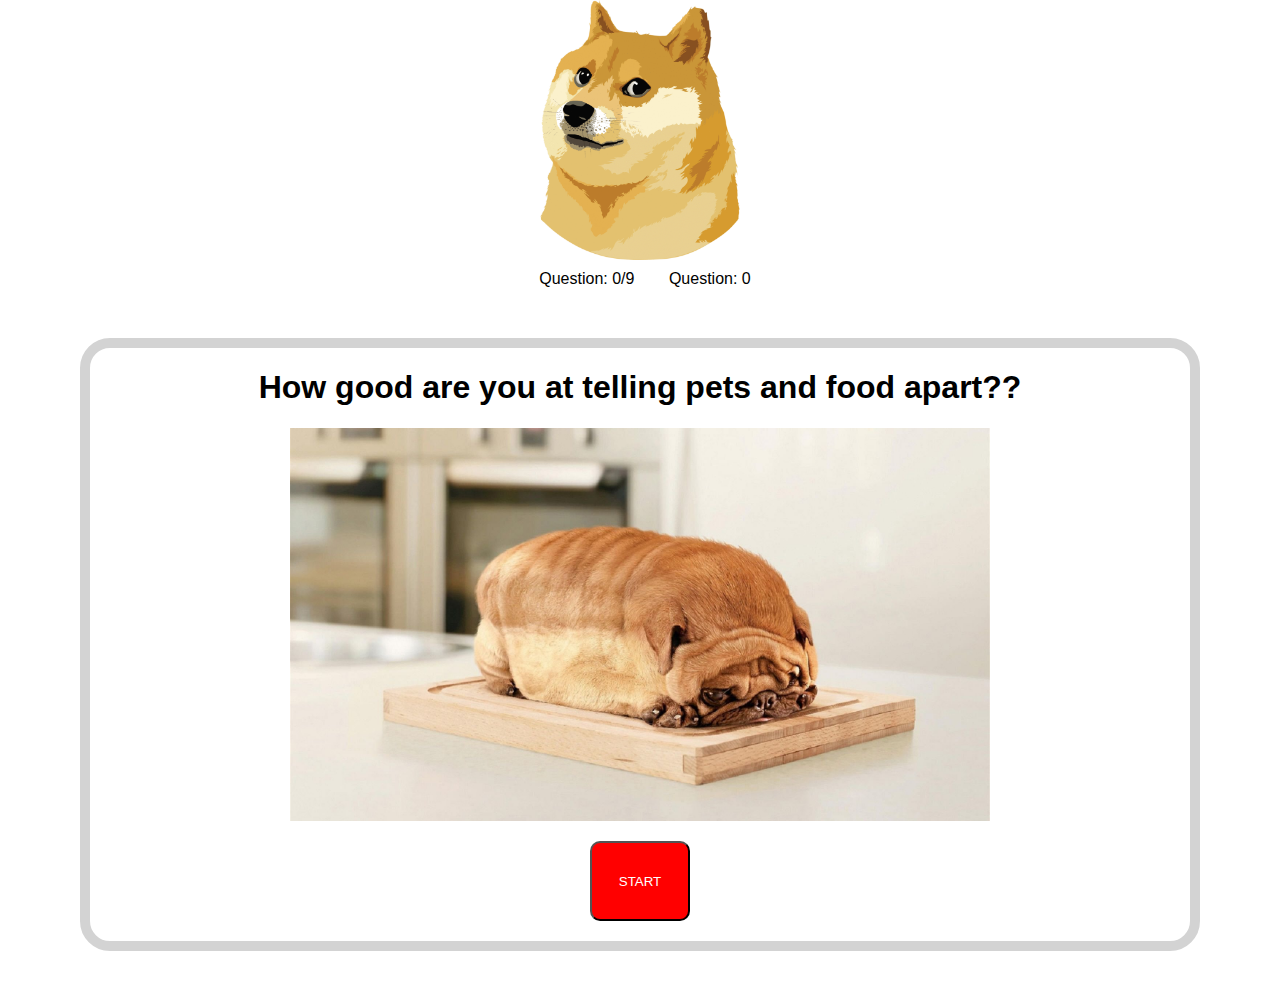
==== index.html @ 3aa5082d "initial commit" ====
<!DOCTYPE html>
<html lang="en">
<head>
    <meta charset="UTF-8">
    <meta name="viewport" content="width=device-width, initial-scale=1.0">
    <meta name="description" content="A quiz on counting how many images are pets vs food.">
    <title>Pet or Food Quiz</title>
    <link rel="stylesheet" type="text/css" href="main.css" />
</head>

<body>
    <header>
        <section class="icon"><img src="images/icon.gif" alt="shiba"/></section>
        <section class="question-and-score">
            <ul>
                <li class="questionandscore">Question:<span id="question-number"> 0</span>/9</li>
                <li class="questionandscore">Question:<span id="score-number"> 0</span></li>
            </ul>
        </section>
    </header> 
    <main>
        <h1>How good are you at telling pets and food apart??</h1>
        <img id="home-image" src="images/header1.jpg" alt="Pug in the shape of a bread loaf">
        <button type="button" id="start">START</button>
    </main>
</body>
</html>
---- main.css ----
* {
    box-sizing: border-box;
  }

  body {
    font-family: "Roboto", sans-serif;
    /*background-color: rgba(0, 128, 128, 0.911); */
    margin: 0;
    padding: 0;
  }

  header {
    display: flex;
    flex-direction: column;
    justify-content: center;
    align-items: center;
    }

  .icon img {
      border-radius: 50px;
      max-width: 200px;
      display:flex;
      flex-direction:column;
      align-items: center;
  }

  main {
    border: 10px solid lightgray;
    border-radius: 30px;
    margin: 50px 80px 50px 80px;
    display: flex;
    flex-direction: column;
    justify-content: center;
    align-items: center; 
  }

  #home-image{
    max-width: 700px;
    display:flex;
    flex-direction:column;
    align-items: center;
  }

  .question-and-score {
    margin-top: 10px;
  }

  .question-and-score ul {
    display: inline;
    list-style: none;
  }

  .question-and-score li {
    display: inline;
    padding-right: 30px;
  }

  button {
      margin: 20px 0 20px 0;
      width: 100px;
      height: 80px;
      border-radius: 10px;
      background-color: red;
      color: white;
  }
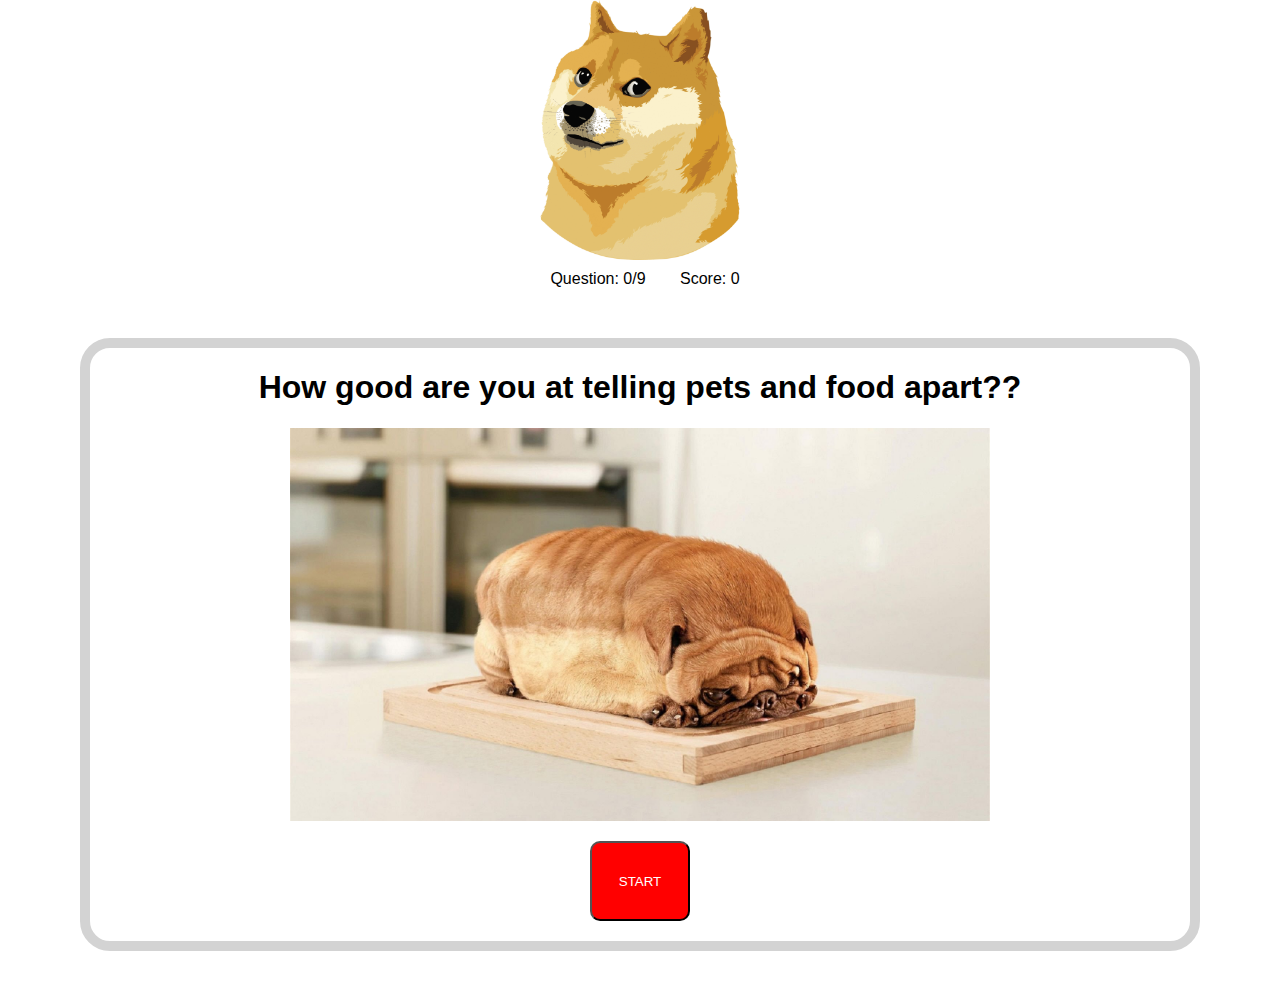
==== commit a28f9f74: "added JS" ====
--- a/index.html
+++ b/index.html
@@ -14,7 +14,7 @@
         <section class="question-and-score">
             <ul>
                 <li class="questionandscore">Question:<span id="question-number"> 0</span>/9</li>
-                <li class="questionandscore">Question:<span id="score-number"> 0</span></li>
+                <li class="questionandscore">Score:<span id="score-number"> 0</span></li>
             </ul>
         </section>
     </header> 
@@ -24,6 +24,9 @@
         <button type="button" id="start">START</button>
     </main>
 </body>
+
+<script src="https://code.jquery.com/jquery-3.2.1.min.js"></script>
+<script src="index.js"></script>
 </html>
 
 
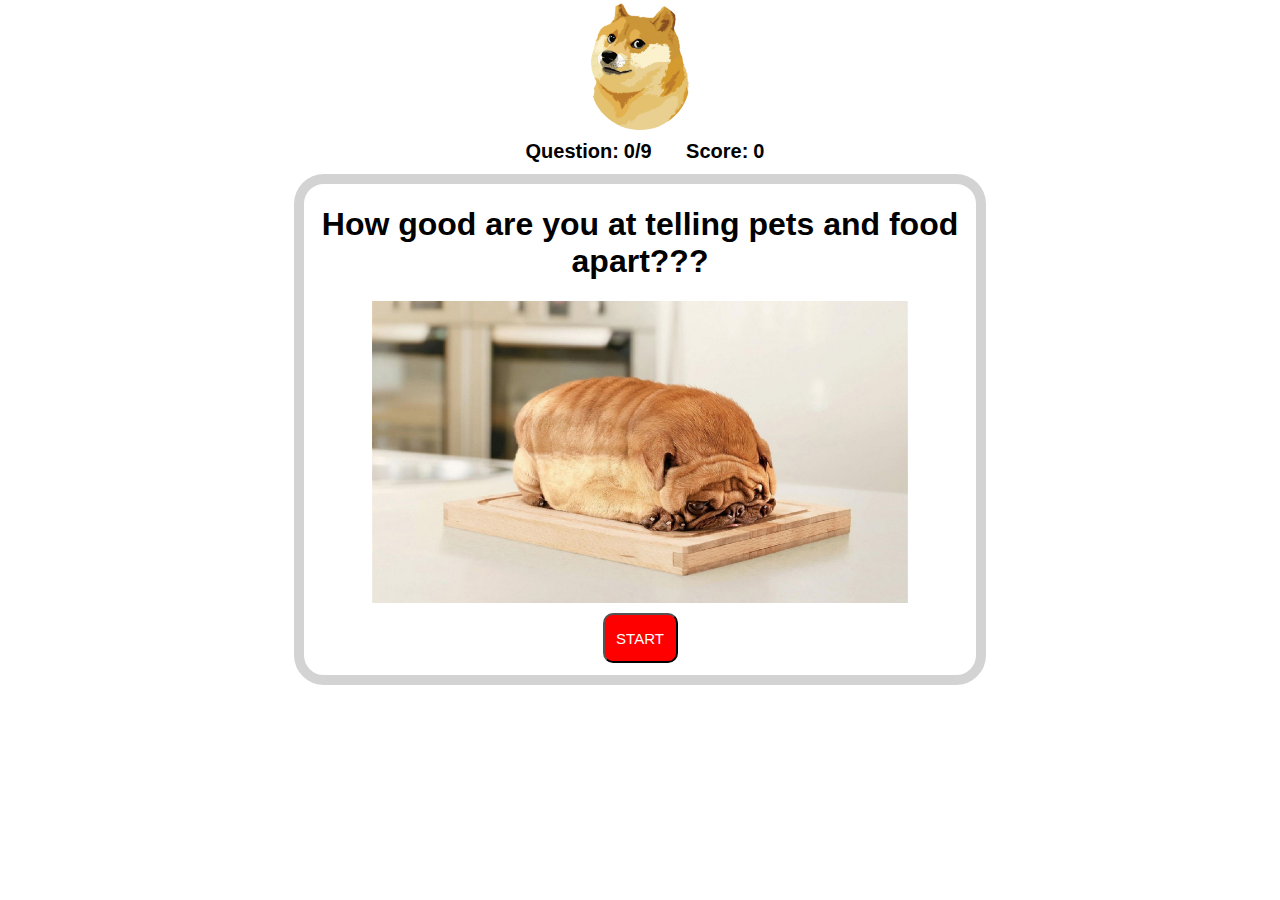
==== commit e1d9a37a: "Edited Mobile JS" ====
--- a/index.html
+++ b/index.html
@@ -13,20 +13,26 @@
         <section class="icon"><img src="images/icon.gif" alt="shiba"/></section>
         <section class="question-and-score">
             <ul>
-                <li class="questionandscore">Question:<span id="question-number"> 0</span>/9</li>
-                <li class="questionandscore">Score:<span id="score-number"> 0</span></li>
+                <li class="questionandscore">Question:<span id="question-number">0</span>/9</li>
+                <li class="questionandscore">Score:<span id="score-number">0</span></li>
             </ul>
         </section>
     </header> 
     <main>
-        <h1>How good are you at telling pets and food apart??</h1>
-        <img id="home-image" src="images/header1.jpg" alt="Pug in the shape of a bread loaf">
-        <button type="button" id="start">START</button>
+        <section class="startingPage" role="Quiz Intro">
+            <h1>How good are you at telling pets and food apart???</h1>
+            <img class="home-image images" src="images/header1.jpg" alt="Pug in the shape of a bread loaf">
+            <button type="button" class="button" id="start-button">START</button>
+        </section>
+        <section class="question-page" role="Quiz Questions">
+            <fieldset id="questions-container"></fieldset>
+        </section>
+        <section class="endingPage" hidden></section>
     </main>
+
+    <script src="https://code.jquery.com/jquery-3.2.1.min.js"></script>
+    <script src="index.js"></script>
 </body>
-
-<script src="https://code.jquery.com/jquery-3.2.1.min.js"></script>
-<script src="index.js"></script>
 </html>
 
 
--- a/main.css
+++ b/main.css
@@ -16,50 +16,192 @@
     align-items: center;
     }
 
+#question-number,
+#score-number {
+    padding-left: 5px;
+}
+
+
+.question-and-score {
+    margin-top: 10px;
+  }
+
+  .question-and-score ul {
+    display: inline;
+    list-style: none;
+    text-align: center;
+  }
+
+  .question-and-score li {
+    display: inline;
+    font-weight: bold;
+    padding-right: 30px;
+    font-size: 20px;
+  }
+
   .icon img {
       border-radius: 50px;
-      max-width: 200px;
+      width: 100px;
       display:flex;
       flex-direction:column;
       align-items: center;
   }
 
   main {
+      max-width:90%;
+      margin: auto;
+  }
+
+  .startingPage,
+  .endingPage {  
     border: 10px solid lightgray;
     border-radius: 30px;
-    margin: 50px 80px 50px 80px;
+    margin: 1% 20% 0 20%;
+    padding-bottom: 1%;
+    /* margin: 50px 80px 50px 80px; */
     display: flex;
     flex-direction: column;
     justify-content: center;
-    align-items: center; 
-  }
-
-  #home-image{
-    max-width: 700px;
-    display:flex;
-    flex-direction:column;
     align-items: center;
-  }
-
-  .question-and-score {
-    margin-top: 10px;
-  }
-
-  .question-and-score ul {
-    display: inline;
-    list-style: none;
-  }
-
-  .question-and-score li {
-    display: inline;
-    padding-right: 30px;
-  }
+    text-align: center;
+    flex: 1;
+    max-width: 90%;
+  }
+
+
+img.images {
+    max-width: 80%;
+}
+
+img.home-image {
+    margin-bottom: 10px;
+}
 
   button {
-      margin: 20px 0 20px 0;
-      width: 100px;
-      height: 80px;
+      width: 75px;
+      height: 50px;
       border-radius: 10px;
       background-color: red;
       color: white;
-  }+      font-size: 15px;
+  }
+
+  #submit-button,
+  .nextButton {
+      float: right;
+      margin-right: 20px;
+  }
+
+  #questions-container {
+    padding: 2% 2% 2% 2%;
+    display: flex;
+    flex-direction: column;
+    justify-content: center;
+    align-items: center;
+    border: 10px solid lightgray;
+    border-radius: 30px;
+  }
+
+
+  #img-and-options {
+    text-align: center;
+  }
+
+  img.question-img {
+    margin: auto;
+  }
+
+  .question-page{
+      display: flex;
+      justify-content: center;
+      align-items: center;
+      padding: 30px 0 30px 0;
+  }
+
+
+  #wrong {
+      color: red;
+  }
+
+  #correct {
+    color: green;
+  }
+
+  #next{
+    float: right;
+  }
+
+  
+  fieldset.radios {
+    display: inline;
+    font-size: 1em;
+  }
+
+  input[type="radio"]{
+    margin: 0 10px 0 10px;
+    font-size:;
+  }
+
+
+  /* For screens 520px or more */
+@media screen and (max-width: 520px) {
+    .icon img {
+        border-radius: 50px;
+        width: 50px;
+    }
+
+    img.home-image {
+        margin-bottom: 1px;
+    }
+
+    .question-and-score li {
+        display: inline;
+        font-weight: bold;
+        padding-right: 30px;
+        font-size: 15px;
+      }
+
+    .startingPage,
+    .endingPage {  
+        border: 5px solid lightgray;
+        border-radius: 15px;
+    }
+
+    .question-page {
+        display: flex;
+        flex-direction: column;
+        justify-content: center;
+        align-items: center;
+    }
+
+    #questions-container {
+        width: 20.5em;
+        padding-top: 2.6em;
+        padding-bottom: 2.6em;
+        padding: 2% 2% 2% 2%;
+        border: 10px solid lightgray;
+        border-radius: 30px;
+    }
+
+    h1 {
+        font-size: 10px;
+        margin: 1px 0 1px;
+    }
+
+    button {
+        width: 50px;
+        height: 30px;
+        border-radius: 10px;
+        background-color: red;
+        color: white;
+        font-size: 10px;
+    }   
+
+    .question-page {
+        padding: 15px;
+    }
+
+    fieldset.radios {
+        display: inline;
+        font-size: .75em;
+      }